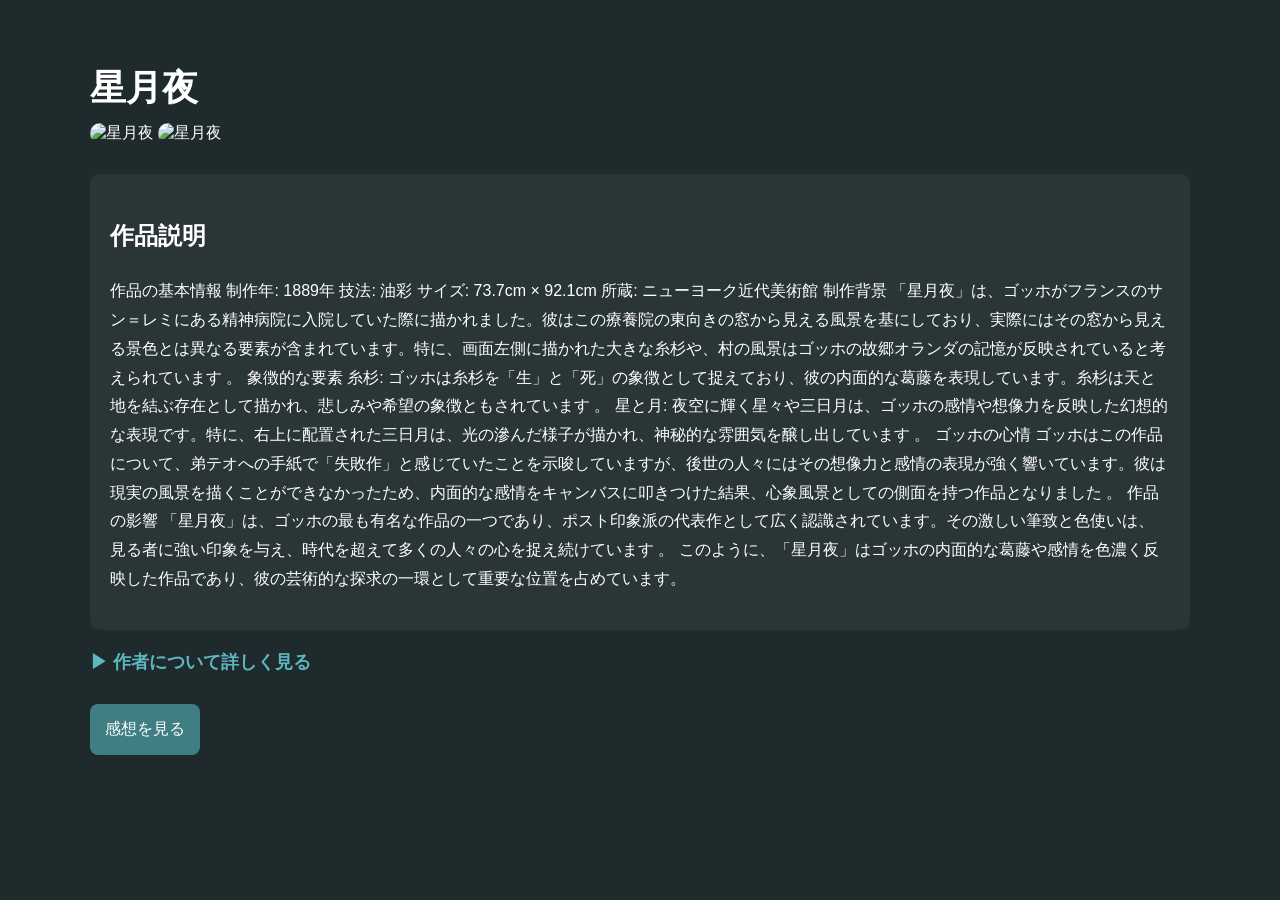
==== art1.html @ e7b4a3ed "ArtQRサイト完成" ====
<!DOCTYPE html>
<html lang="ja">
<head>
    <meta charset="UTF-8">
    <meta name="viewport" content="width=device-width, initial-scale=1.0">
    <title>作品詳細</title>
    <link rel="stylesheet" href="style.css">
</head>

<body>

<div class="art-page">

    <h1>星月夜</h1>
    <img src="https://image.jimcdn.com/app/cms/image/transf/dimension=4000x3000:format=jpg/path/s093251349da78e77/image/i6fc18004b2c75932/version/1654728673/%E4%BD%9C%E5%93%81%E8%A7%A3%E8%AA%AC-%E3%83%95%E3%82%A3%E3%83%B3%E3%82%BB%E3%83%B3%E3%83%88-%E3%83%95%E3%82%A1%E3%83%B3-%E3%82%B4%E3%83%83%E3%83%9B-%E6%98%9F%E6%9C%88%E5%A4%9C.jpg"
     alt="星月夜"
     class="art-image">

    <img src="images/starrynight.jpg"
         alt="星月夜"
         class="art-image">

    <div class="description">

        <h2>作品説明</h2>

        <p>
            作品の基本情報
制作年: 1889年
技法: 油彩
サイズ: 73.7cm × 92.1cm
所蔵: ニューヨーク近代美術館
制作背景
「星月夜」は、ゴッホがフランスのサン＝レミにある精神病院に入院していた際に描かれました。彼はこの療養院の東向きの窓から見える風景を基にしており、実際にはその窓から見える景色とは異なる要素が含まれています。特に、画面左側に描かれた大きな糸杉や、村の風景はゴッホの故郷オランダの記憶が反映されていると考えられています 
。

象徴的な要素
糸杉: ゴッホは糸杉を「生」と「死」の象徴として捉えており、彼の内面的な葛藤を表現しています。糸杉は天と地を結ぶ存在として描かれ、悲しみや希望の象徴ともされています 
。
星と月: 夜空に輝く星々や三日月は、ゴッホの感情や想像力を反映した幻想的な表現です。特に、右上に配置された三日月は、光の滲んだ様子が描かれ、神秘的な雰囲気を醸し出しています 
。
ゴッホの心情
ゴッホはこの作品について、弟テオへの手紙で「失敗作」と感じていたことを示唆していますが、後世の人々にはその想像力と感情の表現が強く響いています。彼は現実の風景を描くことができなかったため、内面的な感情をキャンバスに叩きつけた結果、心象風景としての側面を持つ作品となりました 
。

作品の影響
「星月夜」は、ゴッホの最も有名な作品の一つであり、ポスト印象派の代表作として広く認識されています。その激しい筆致と色使いは、見る者に強い印象を与え、時代を超えて多くの人々の心を捉え続けています 
。
このように、「星月夜」はゴッホの内面的な葛藤や感情を色濃く反映した作品であり、彼の芸術的な探求の一環として重要な位置を占めています。
        </p>

    </div>
    <div class="artist-link">
    <a href="artist.html">▶ 作者について詳しく見る</a>
</div>

    <button class="next-btn"
            onclick="location.href='comment.html'">
        感想を見る
    </button>

</div>

</body>
</html>
---- style.css ----
/* =========================
   全体設定
========================= */

body {
    margin: 0;
    font-family: "Yu Gothic", sans-serif;
    background-color: #1f2a2c;
    color: #ffffff;
}

/* =========================
   ホーム画面
========================= */

.home {
    min-height: 100vh;
    display: flex;
    flex-direction: column;
    justify-content: center;
    align-items: center;
    text-align: center;
    padding: 20px;
}

.logo {
    width: 150px;
    margin-bottom: 20px;
}

.home h1 {
    margin: 0;
    font-size: 46px;
    color: #3f7f84;
}

.sub-text {
    margin: 15px 0 50px;
    color: #d5d5d5;
    font-size: 18px;
    line-height: 1.6;
}

/* =========================
   ホームQRボタン
========================= */

.qr-main-btn {
    width: 240px;
    height: 240px;

    border: none;
    border-radius: 50%;

    background-color: #3f7f84;
    color: white;

    font-size: 28px;
    font-weight: bold;

    cursor: pointer;

    box-shadow: 0 8px 20px rgba(0,0,0,0.35);
    transition: 0.3s;
}

.qr-main-btn:hover {
    background-color: #2f666a;
    transform: scale(1.05);
}

/* =========================
   QR読み取り画面
========================= */

.qr-frame {
    width: 220px;
    height: 220px;
    border: 3px dashed #3f7f84;
    border-radius: 12px;

    display: flex;
    justify-content: center;
    align-items: center;

    margin: 40px auto;

    font-size: 24px;
    color: #3f7f84;
}

/* =========================
   共通ボタン
========================= */

.next-btn {
    padding: 12px 25px;
    margin-top: 30px;

    background: #3f7f84;
    color: white;

    border: none;
    border-radius: 8px;

    cursor: pointer;
    font-size: 16px;

    transition: 0.3s;
}

.next-btn:hover {
    background: #2f666a;
}

/* =========================
   作品ページ
========================= */

.art-page {
    max-width: 1100px;
    margin: 0 auto;
    padding: 40px 20px;
}

.art-page h1 {
    font-size: 36px;
    margin-bottom: 10px;
}

.meta {
    color: #9ad0d3;
    margin-bottom: 20px;
}

.art-image {
    width: 100%;
    height: auto;
    border-radius: 10px;
    cursor: zoom-in;
}

.description {
    margin-top: 30px;
    padding: 20px;

    background: rgba(255,255,255,0.05);
    border-radius: 10px;

    line-height: 1.8;
    font-size: 16px;
}

/* =========================
   ライトボックス
========================= */

.lightbox {
    display: none;

    position: fixed;
    top: 0;
    left: 0;

    width: 100%;
    height: 100%;

    background: rgba(0,0,0,0.92);

    justify-content: center;
    align-items: center;

    z-index: 999;
}

.lightbox-img {
    max-width: 90%;
    max-height: 90%;
    border-radius: 8px;
}

@keyframes zoomIn {
    from {
        transform: scale(.95);
        opacity: 0;
    }
    to {
        transform: scale(1);
        opacity: 1;
    }
}

.lightbox-img {
    animation: zoomIn .2s ease;
}

/* =========================
   スマホ対応
========================= */

@media screen and (max-width:768px){

    .logo{
        width:100px;
    }

    .home h1{
        font-size:32px;
    }

    .sub-text{
        font-size:16px;
        margin-bottom:30px;
    }

    .qr-main-btn{
        width:180px;
        height:180px;
        font-size:22px;
    }

    .qr-frame{
        width:170px;
        height:170px;
    }

    .art-page{
        padding:20px;
    }

    .art-page h1{
        font-size:28px;
    }

    .art-image{
        width:100%;
        height:auto;
    }

    .description{
        font-size:15px;
        padding:15px;
    }

    .next-btn{
        width:100%;
        padding:15px;
        font-size:18px;
    }

}
/*=========================
感想ページ
=========================*/

.comment-page{

    max-width:900px;

    margin:auto;

    padding:40px 20px;

}

.comment-page h1{

    text-align:center;

    color:#9ad0d3;

}

.comment-form{

    display:flex;

    flex-direction:column;

    gap:15px;

    margin:30px 0;

}

.comment-form input,
.comment-form select,
.comment-form textarea{

    padding:12px;

    font-size:16px;

    border:none;

    border-radius:8px;

}

.comment-form textarea{

    height:120px;

    resize:none;

}

.comment-form button{

    background:#3f7f84;

    color:white;

    padding:14px;

    border:none;

    border-radius:8px;

    cursor:pointer;

    font-size:16px;

}

.comment-form button:hover{

    background:#2f666a;

}

.review-card{

    background:#2a3638;

    padding:20px;

    border-radius:10px;

    margin-top:20px;

}

.review-card h3{

    color:#FFD54F;

    margin-top:0;

}

.review-card p{

    line-height:1.8;

}

.review-card span{

    color:#bbbbbb;

    font-size:14px;

}
.artist-link{
    margin-top:20px;
}

.artist-link a{
    color:#5db6c0;
    text-decoration:none;
    font-size:18px;
    font-weight:bold;
}

.artist-link a:hover{
    text-decoration:underline;
}
/*=========================
作者ページ
=========================*/

.artist-page{

    max-width:900px;

    margin:auto;

    padding:40px 20px;

}

.artist-page h1{

    text-align:center;

    color:#9ad0d3;

}

.artist-sub{

    text-align:center;

    color:#cccccc;

    margin-bottom:40px;

}

.timeline{

    border-left:4px solid #3f7f84;

    margin-left:30px;

    padding-left:30px;

}

.timeline-item{

    position:relative;

    margin-bottom:35px;

}

.timeline-item::before{

    content:"";

    position:absolute;

    left:-39px;

    top:5px;

    width:16px;

    height:16px;

    background:#3f7f84;

    border-radius:50%;

}

.year{

    color:#3f7f84;

    font-size:22px;

    font-weight:bold;

    margin-bottom:8px;

}

.content{

    background:#2a3638;

    padding:18px;

    border-radius:8px;

    line-height:1.8;

}
/*=========================
ボタングループ
=========================*/

.button-group{

    display:flex;

    justify-content:space-between;

    gap:20px;

    margin-top:40px;

}

.back-btn,
.next-btn{

    flex:1;

    padding:15px;

    border:none;

    border-radius:8px;

    font-size:16px;

    cursor:pointer;

    transition:.3s;

}

.back-btn{

    background:#666666;

    color:white;

}

.back-btn:hover{

    background:#555555;

}

.next-btn{

    background:#3f7f84;

    color:white;

}

.next-btn:hover{

    background:#2f666a;

}
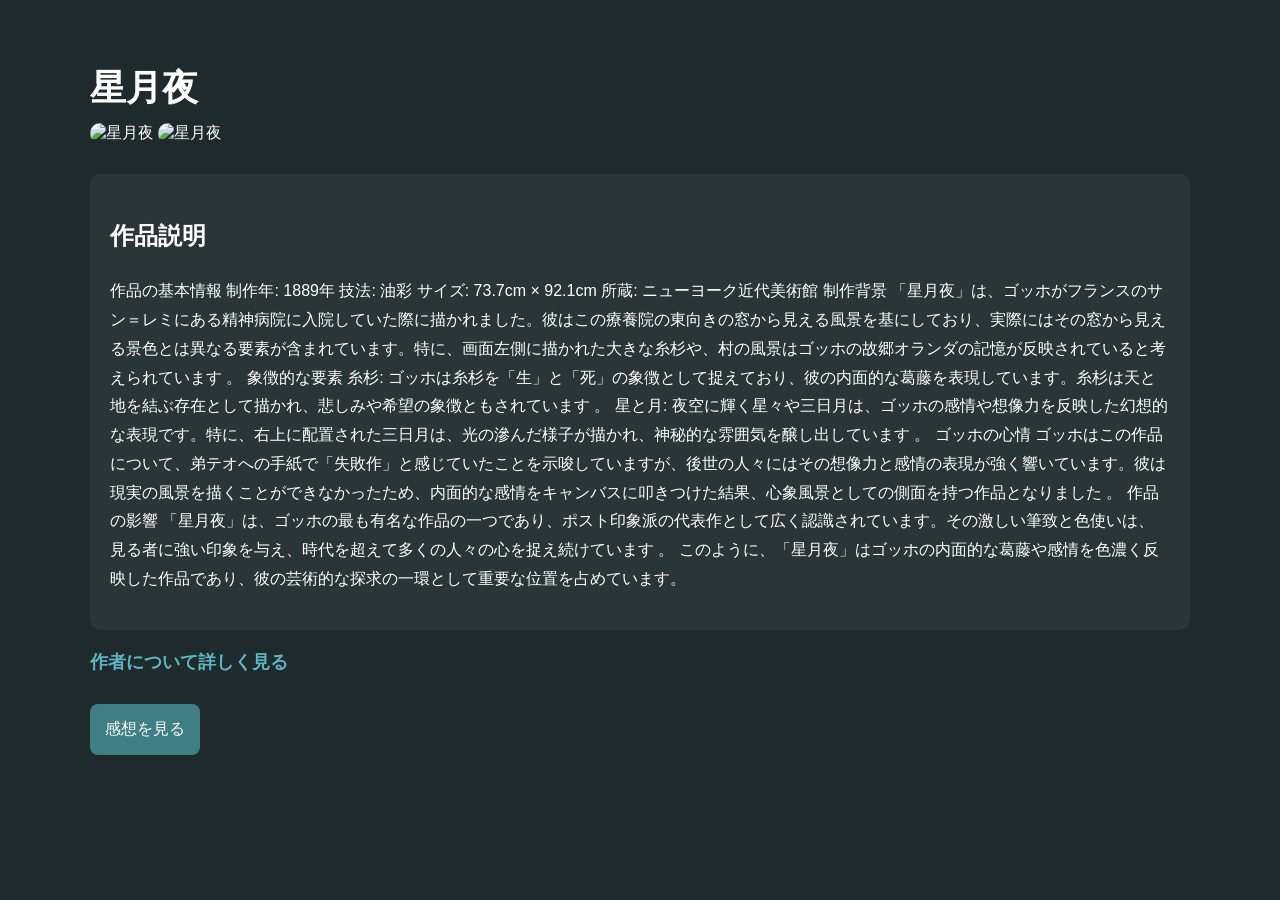
==== commit cef78500: "ArtQRサイト完成" ====
--- a/art1.html
+++ b/art1.html
@@ -51,7 +51,7 @@
 
     </div>
     <div class="artist-link">
-    <a href="artist.html">▶ 作者について詳しく見る</a>
+    <a href="artist.html">作者について詳しく見る</a>
 </div>
 
     <button class="next-btn"
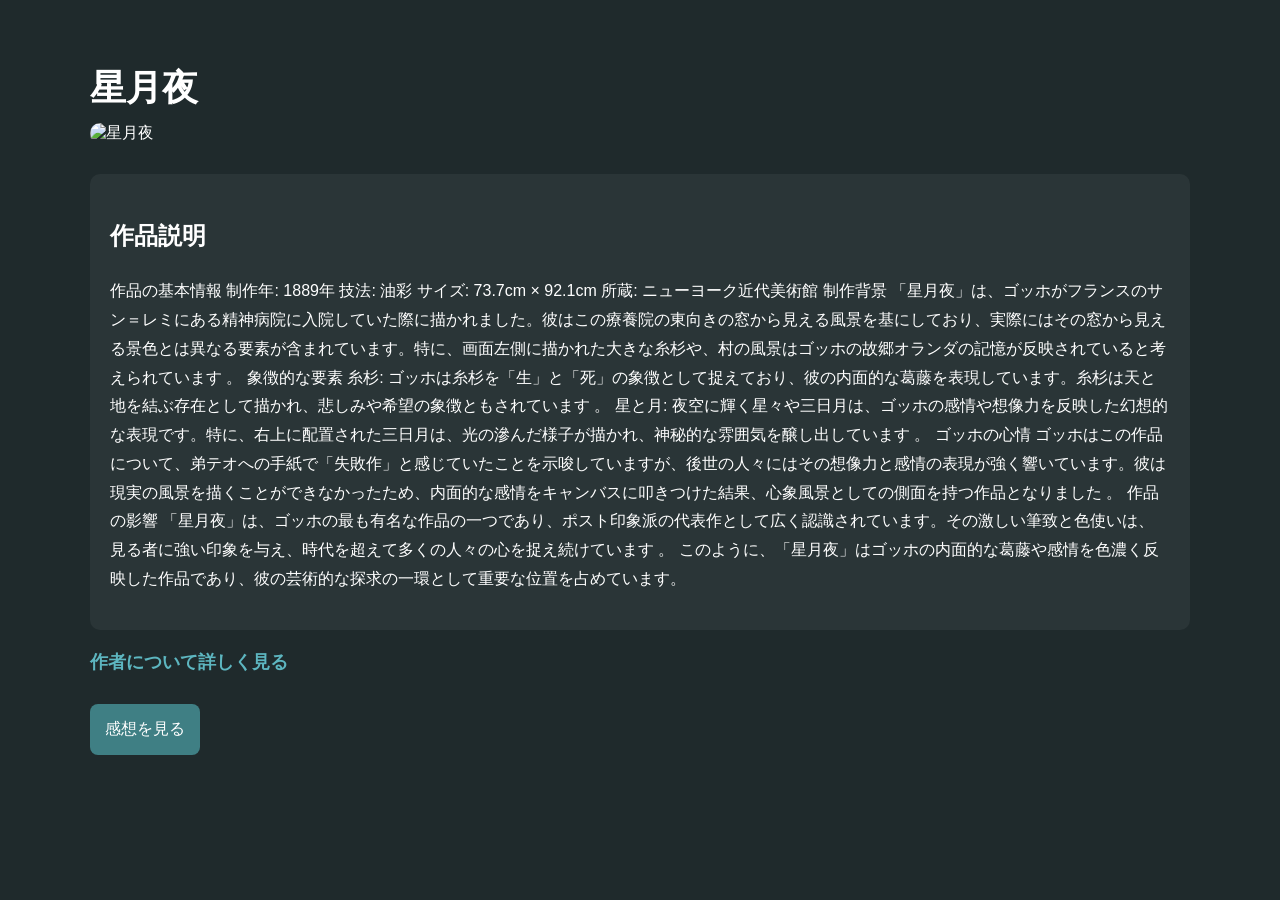
==== commit e3a7c90c: "作品ページの画像表示を修正" ====
--- a/art1.html
+++ b/art1.html
@@ -7,8 +7,6 @@
     <link rel="stylesheet" href="style.css">
 </head>
 
-<body>
-
 <div class="art-page">
 
     <h1>星月夜</h1>
@@ -16,9 +14,6 @@
      alt="星月夜"
      class="art-image">
 
-    <img src="images/starrynight.jpg"
-         alt="星月夜"
-         class="art-image">
 
     <div class="description">
 
